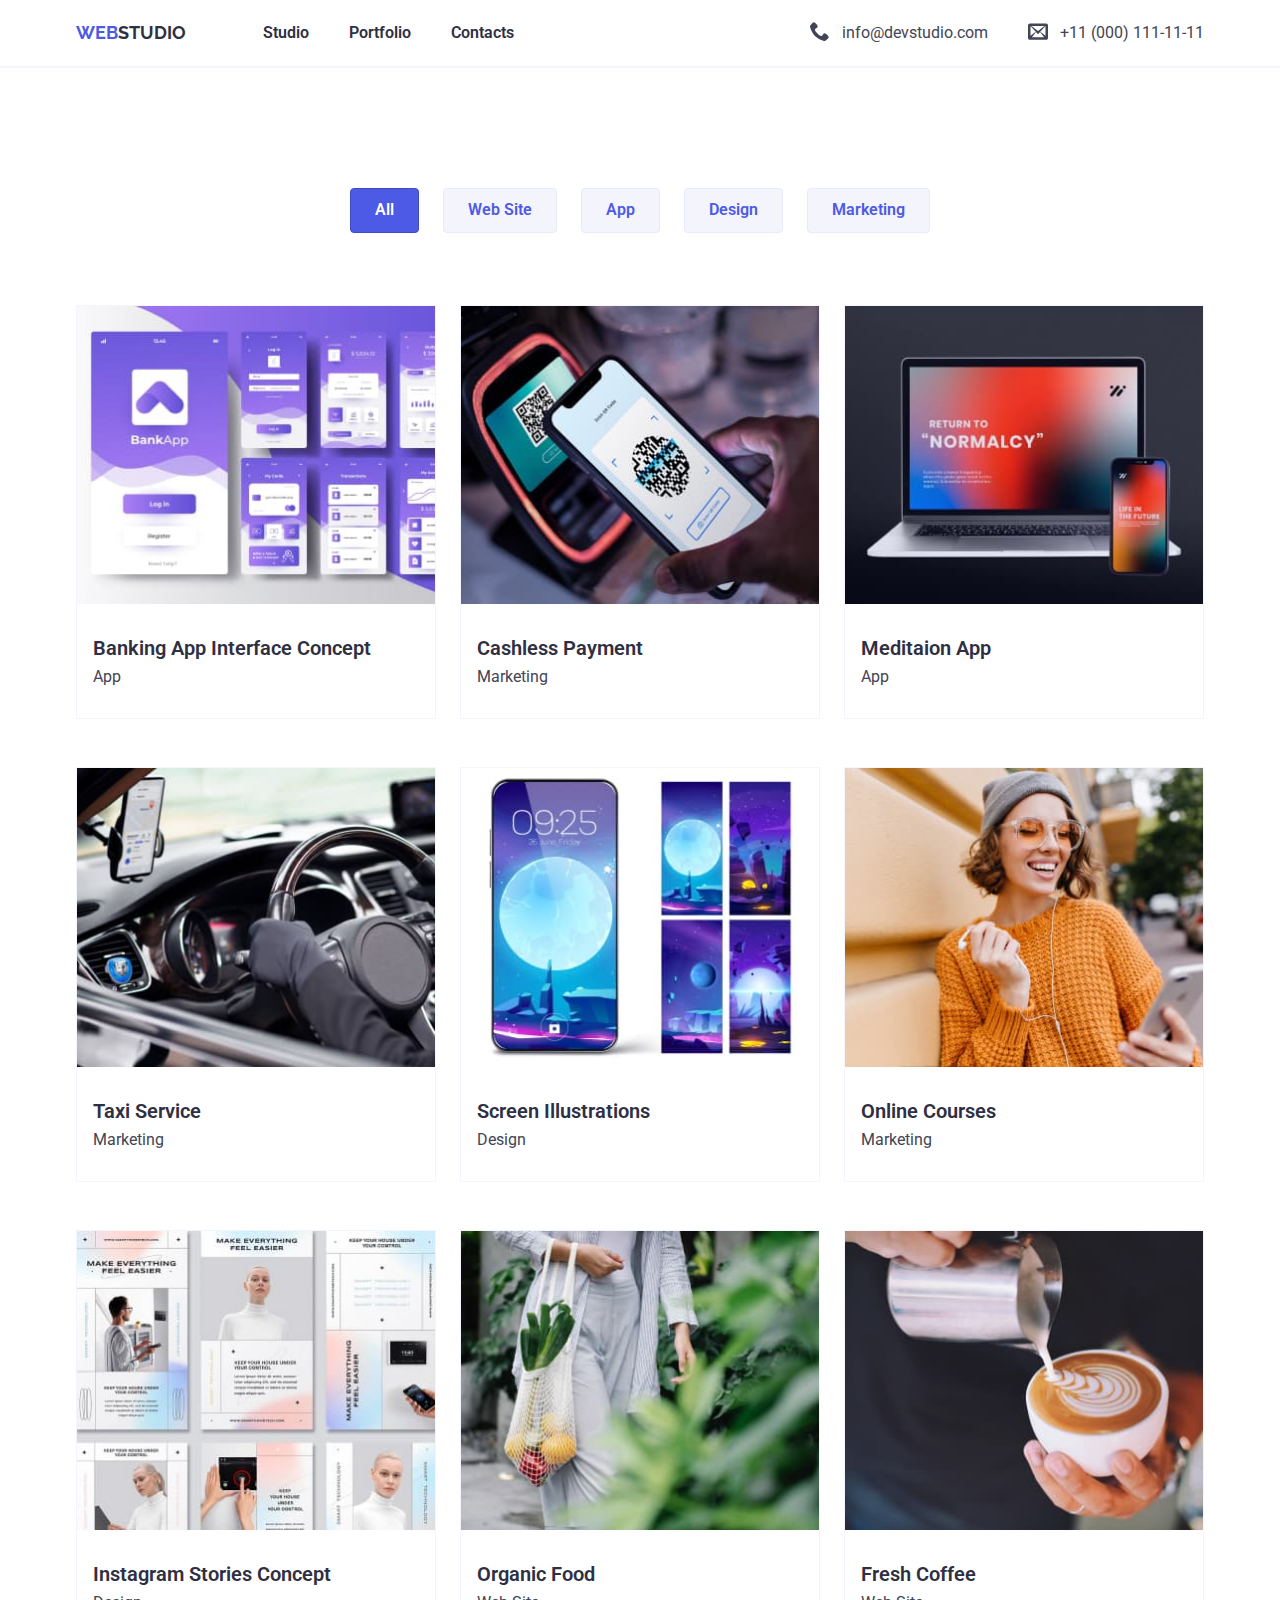
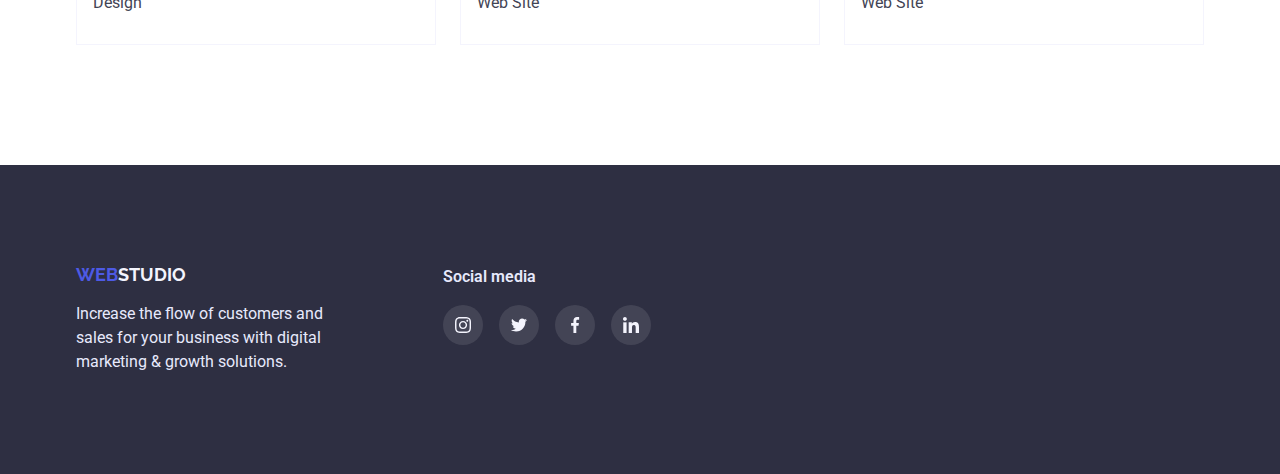
==== portfolio.html @ 0ad86dae "add many chenges" ====
<!DOCTYPE html>
<html lang="en">
<head>
    <meta charset="UTF-8">
    <meta http-equiv="X-UA-Compatible" content="IE=edge">
    <meta name="viewport" content="width=device-width, initial-scale=1.0">
    <title>Document</title>
    <link rel="stylesheet" href="https://cdnjs.cloudflare.com/ajax/libs/modern-normalize/1.0.0/modern-normalize.min.css" />
    <link rel="stylesheet" href="./css/styles.css">
    <link rel="preconnect" href="https://fonts.googleapis.com">
    <link rel="preconnect" href="https://fonts.gstatic.com" crossorigin>
    <link href="https://fonts.googleapis.com/css2?family=Raleway:wght@700&family=Roboto:wght@400;500;700;900&display=swap"
        rel="stylesheet">
</head>
<body>
    <header>
        <section class="section-header">
            <div class="container">
                <nav class="nav">
                    <a href="./index.html" class="logo"><span class="web">Web</span>Studio</a>
                    <ul class="site-nav">
                        <li class="item"><a href="./index.html" class="link-nav">Studio</a></li>
                        <li class="item"><a href="./portfolio.html" class="link-nav">Portfolio</a></li>
                        <li class="item"><a href="#" class="link-nav">Contacts</a></li>
                    </ul>
                    <div class="contact">
                        <ul class="header-icons phone">
                            <li class="header-icon">
                                <svg class="icon-header" width="20" height="20">
                                    <use href="./images/icons.svg#icon-phone"></use>
                                </svg>
                            </li>
                            <li class="item">
                                <a href="malito:info@devstudio.com" class="primary-contact">info@devstudio.com</a>
                            </li>
                        </ul>
                        <ul class="header-icons envelop">
                            <li class="header-icon">
                                <svg class="icon-header" width="20" height="20">
                                    <use href="./images/icons.svg#icon-envelop"></use>
                                </svg>
                            </li>
                            <li class="item">
                                <a href="tel:+11(000)111-11-11" class="primary-contact">+11 (000) 111-11-11</a>
                            </li>
                        </ul>
                    </div>
                </nav>
            </div>
        </section>
    </header>
    <main>
        <section class="section">
            <div class="container">
            <h1 class="hidden">Portfolio</h1>
            <ul class="buttons">
                <li class="type">
                    <button type="button" class="button primary">All</button>
                </li>
                <li class="type">
                    <button type="button" class="button secondary">Web Site</button>
                </li>
                <li class="type">
                    <button type="button" class="button secondary">App</button>
                </li>
                <li class="type">
                    <button type="button" class="button secondary">Design</button>
                </li>
                <li class="type">
                    <button type="button" class="button secondary">Marketing</button>
                </li>
            </ul> 
            <ul class="cards-portfolio">
                <li class="card-portfolio">
                    <div class="portfolio-unit">
                        <div class="portfolio-img">
                            <img src="./images/img..jpg" alt="banking app interface concept" width="360">
                        </div>
                        <div class="portfolio-text">
                            <h2 class="subtitle portfolio">Banking App Interface Concept</h2>
                            <p class="subtitle-text">App</p>
                        </div>
                        
                    </div>
                    
                </li>
                <li class="card-portfolio">
                    <div class="portfolio-unit">
                    <div class="portfolio-img">
                            <img src="./images/img(1.).jpg" alt="cashless payment" width="360">
                        </div>
                        <div class="portfolio-text">
                            <h2 class="subtitle portfolio">Cashless Payment</h2>
                            <p class="subtitle-text">Marketing</p>
                        </div>
                    </div>
                </li>
                <li class="card-portfolio">
                    <div class="portfolio-unit">
                    <div class="portfolio-img">
                            <img src="./images/img(2.).jpg" alt="pc and phone" width="360">
                        </div>
                        <div class="portfolio-text">
                            <h2 class="subtitle portfolio">Meditaion App</h2>
                            <p class="subtitle-text">App</p>
                        </div>
                    </div>
                </li>
                <li class="card-portfolio">
                    <div class="portfolio-unit">
                        <div class="portfolio-img">
                            <img src="./images/img(3.).jpg" alt="car insyde" width="360">
                        </div>
                        <div class="portfolio-text">
                            <h2 class="subtitle portfolio">Taxi Service</h2>
                            <p class="subtitle-text">Marketing</p>
                        </div>
                    </div>
                </li>
                <li class="card-portfolio">
                    <div class="portfolio-unit">
                        <div class="portfolio-img">
                            <img src="./images/img(4.).jpg" alt="phone" width="360">
                        </div>
                        <div class="portfolio-text">
                            <h2 class="subtitle portfolio">Screen Illustrations</h2>
                            <p class="subtitle-text">Design</p>
                        </div>
                    </div>
                </li>
                <li class="card-portfolio">
                    <div class="portfolio-unit">
                        <div class="portfolio-img">
                            <img src="./images/img(5.).jpg" alt="girl" width="360">
                        </div>
                        <div class="portfolio-text">
                            <h2 class="subtitle portfolio">Online Courses</h2>
                            <p class="subtitle-text">Marketing</p>
                        </div>
                    </div>
                </li>
                <li class="card-portfolio">
                    <div class="portfolio-unit">
                        <div class="portfolio-img">
                            <img src="./images/img(6.).jpg" alt="instagram stories" width="360">
                        </div>
                        <div class="portfolio-text">
                            <h2 class="subtitle portfolio">Instagram Stories Concept</h2>
                            <p class="subtitle-text">Design</p>
                        </div>
                    </div>
                </li>
                <li class="card-portfolio">
                    <div class="portfolio-unit">
                        <div class="portfolio-img">
                            <img src="./images/img(7.).jpg" alt="girl with organic food" width="360">
                        </div>
                        <div class="portfolio-text">
                            <h2 class="subtitle portfolio">Organic Food</h2>
                            <p class="subtitle-text">Web Site</p>
                        </div>
                    </div>
                </li>
                <li class="card-portfolio">
                    <div class="portfolio-unit">
                        <div class="portfolio-img">
                            <img src="./images/img(8.).jpg" alt="barista makes coffee" width="360">
                        </div>
                        <div class="portfolio-text">
                            <h2 class="subtitle portfolio">Fresh Coffee</h2>
                            <p class="subtitle-text">Web Site</p>
                        </div>
                    </div>
                </li>
            </ul>
            </div>
        </section>
    </main>
    <footer class="footer">
        <div class="container">
            <div class="foot">
                <div class="footerLogotipe">
                    <a href="./index.html" class="logo-footer"><span class="web-footer">Web</span>Studio</a>
                    <p class="footer-text">Increase the flow of customers and<br>sales for your business with
                        digital<br>marketing & growth solutions.
                    </p>
                </div>
                <div class="networks">
                    <h4 class="networks-title">Social media</h4>
                    <ul class="networks-list">
                        <li class="networks-icon">
                            <svg width="16" height="16">
                                <use href="./images/icons.svg#icon-instagram"></use>
                            </svg>
                        </li>
                        <li class="networks-icon">
                            <svg width="16" height="16">
                                <use href="./images/icons.svg#icon-twitter"></use>
                            </svg>
                        </li>
                        <li class="networks-icon">
                            <svg width="16" height="16">
                                <use href="./images/icons.svg#icon-facebook"></use>
                            </svg>
                        </li>
                        <li class="networks-icon">
                            <svg width="16" height="16">
                                <use href="./images/icons.svg#icon-linkedin"></use>
                            </svg>
                        </li>
                    </ul>
                </div>
            </div>
        </div>
    </footer>
</body>
</html>
---- css/styles.css ----
:root {
    
    --primary-bg: #E5E5E5;
    --primary-brand: #4d5ae5;
    --navy-biue: #2e2f42;
    --body-text: #434455;
    --subtle-text: #8e8f99;
    --accent-color: #e7e9fc;
    --light-cloud: #f4f4fd;
    --green: #31d0aa;
    --white: #ffffff;
    --focus-button: #404BBF;
    --border-button: #E7E9FC;
}
body {
    font-family: 'Roboto', sans-serif;
    color: var(--body-text);
    background-color: var(--white);
}
ul {
    list-style: none;
    margin-top: 0;
    margin-bottom: 0;
    padding-left: 0;
}
h1,h2,h3,h4,p {
    margin-top: 0;
    margin-bottom: 0;
}
img {
    display: block;
    max-width: 100%;
}
.hidden {
    display: none;
}
.container {
    max-width: 1158px;
    margin-left: auto;
    margin-right: auto;
    padding-left: 15px;
    padding-right: 15px;

}
.section {
    background-color: var(--white);
    padding-top: 120px;
    padding-bottom: 120px;
}
.section-header {
    border-bottom: 2px solid var(--light-cloud);
}
.nav {
    display: flex;
    align-items: center;


}
.logo, .web {
    text-transform: uppercase;
    text-decoration: none;
}
.logo {
    display: block;
    margin-right: 77px;
    font-family: 'Raleway', sans-serif;
    color: var(--navy-biue);
    font-weight: 700;
    font-size: 18px;

}
.logo:hover,
.web:hover {
    color: var(--body-text);
}
.logo:focus,
.web:focus {
    color: var(--primary-brand); 
}
.web {
    font-family: 'Raleway', sans-serif;
    color: var(--primary-brand);
    font-weight: 700;
    font-size: 18px;
}
.site-nav {
    display: flex;
    
}.site-nav .item:not(:last-child) {
    margin-right: 40px;
}
.link-nav {
    display: block;
    color: var(--navy-biue);
    font-weight: 600;
    text-decoration: none;
    padding-top: 24px;
    padding-bottom: 24px;
}
.link-nav:hover {
    color: var(--body-text);
}
.link-nav:focus {
    color: var(--primary-brand);
}
.contact {
    display: flex;
    margin-left: auto;
}
.primary-contact {
    display: block;
    color: var(--body-text);
    text-decoration: none;
    padding-top: 24px;
    padding-bottom: 24px;
}
.primary-contact:hover,
.primary-contact:focus {
    color: var(--primary-brand);
}
.contact .item + .item {
    margin-left: 40px;
}
.header-icons {
    display: flex;
    align-items: center;
    
}
.header-icons.phone {
    margin-right: 40px;
}
.icon-header {
    fill: var(--body-text);
    margin-right: 12px;
}
.hero {
    color: var(--white);
    font-size: 56px;
    font-weight: 600;
    text-align: center;
    margin-bottom: 48px;
    
}
.section-hero {
    background-color: var(--navy-biue);
    background-image: linear-gradient(to right,
     rgba(46, 47, 66, 0.8),
     rgba(46, 47, 66, 0.8)),
     url(../images/people-office.jpg);
    padding-top: 192px;
    padding-bottom: 192px;
    margin-left: auto;
    margin-right: auto;
    max-width: 1440px;
    height: 603px;
}
.Benefits-icons {
    display: flex;
    margin-bottom: 8px;
}
.iconBenefits {
    width: 264px;
    height: 112px;
    border-radius: 4px;
    background-color: var(--light-cloud);
        padding: 24px 100px;
}
.iconBenefits:not(:last-child) {
    margin-right: 24px;

}
.benefits {
    display: flex;
    font-family: 'Roboto', sans-serif;
    color: var(--body-text);
    font-weight: 400;
    font-size: 16px;
    line-height: 24px;
}
.li {
    display: flex;
    flex-direction: column;
    width: 264px;
}
.li:not(:last-child) {
    margin-right: 24px;
}
.section-title {
    color: var(--navy-biue);
    font-size: 36px;
    font-weight: 600;
}
.section-wd {
    background-color: var(--white);
    padding-bottom: 120px;
}
.wd {
    display: block;
    text-align: center;
    margin-bottom: 72px;
}

.services {
    display: flex;
}
.services .items {
    display: flex;
}
.services .items:not(:last-child) {
    margin-right: 24px;
}
.section.team {
    background-color: var(--light-cloud);
}
.ot {
    text-align: center;
    margin-bottom: 72px;
}
.cards-team {
    display: flex;

}
.card-team {
    background-color: var(--white);
    display: flex;
    box-shadow: 0px 1px 6px rgba(46, 47, 66, 0.08), 0px 1px 1px rgba(46, 47, 66, 0.16), 0px 2px 1px rgba(46, 47, 66, 0.08);
    border-radius: 0px 0px 4px 4px;
    
}
.card-team:not(:last-child) {
    margin-right: 24px;
}
.card-text {
    padding: 32px 16px;
}
.subtitle {
    display: flex;
    color: var(--navy-biue);
    font-weight: 600;
    font-size: 20px;
    line-height: 1.2;
    margin-bottom: 8px;
}

.subtitle.tiam {
    justify-content: center;
}

.text {
    display: flex;
    justify-content: center;
}
.ot-icons {
    display: flex;
    margin-top: 12px;
}
.icon-ot {
    padding: 12px;
    background-color: var(--primary-brand);
    width: 40px;
    height: 40px;
    border-radius: 50%;

}
.icon-ot:not(:last-child) {
    margin-right: 24px;
}
.title-Customers {
    color: var(--navy-biue);
        font-size: 36px;
        font-weight: 700;
    text-align: center;
}
.icon {
    
}
.Customers-list {
    display: flex;

}
.Customers-icon {
    border: solid 1px var(--subtle-text);
    border-radius: 4px;
    width: 168px;
    height: 88px;
    margin-top: 72px;
    padding: 16px 32px;

}
.Customers-icon:hover,
.Customers-icon:hover {
    border: 1px solid var(--primary-brand);  
}
.Customers-icon:not(:last-child) {
    margin-right: 24px;
}
.iconCustomers {
    fill: var(--subtle-text);
}
.iconCustomers:hover {
    fill: var(--primary-brand);
}
.footer {
    background-color: var(--navy-biue);
    padding-top: 100px;
     padding-bottom: 100px;
}

.logo-footer,
.web-footer {
    text-transform: uppercase;
    text-decoration: none;
}
.logo-footer {
    font-family: 'Raleway', sans-serif;
    color: var(--light-cloud);
    font-weight: 700;
    font-size: 18px;
    display: block;
    
}

.logo-footer:hover,
.web-footer:hover {
    color: var(--body-text);
}
.logo-footer:focus,
.web-footer:focus {

    color: var(--primary-brand);
}
.web-footer {

    font-family: 'Raleway', sans-serif;
    color: var(--primary-brand);
    font-weight: 700;
    font-size: 18px;
}
.footer-text {
    color: var(--accent-color);
    margin-top: 16px;
    font-family: 'Roboto', sans-serif;
    line-height: 24px;
    font-size: 16px;
    font-weight: 400;
}
.foot {
    display: flex;
}
.networks {
    margin-left: 120px;
    
}
.networks-title {
    color: var(--accent-color);
    font-family: 'Roboto', sans-serif;
    line-height: 24px;
    font-size: 16px;
    font-weight: 600;
}
.networks-list {
    display: flex;
    margin-top: 16px;

}
.networks-icon {
    width: 40px;
    height: 40px;
    padding: 12px;
    background-color: rgba(255, 255, 255, 0.1);
    border-radius: 50%;
}
.networks-icon:hover {
    background-color: var(--green);
}
.networks-icon:not(:last-child) {
    margin-right: 16px;
}
.icon-network {

}
.button {
   display: inline-block;
   color: inherit;
   background-color: var(--light-cloud);
   cursor: pointer;
   font-weight: 600;
   text-align: center;
   padding: 12px 24px;
   border-radius: 4px;
   
}
.button.primary {
    color: var(--white);
    background-color: var(--primary-brand);
    border: 1px solid var(--focus-button);
}
.button.secondary {
    color: var(--primary-brand);
    background-color: var(--light-cloud);
    border: 1px solid var(--border-button);
}
.button.primary:hover, 
.button.secondary:hover{
    color: var(--white);
    background-color: var(--primary-brand);
}
.button.primary:focus,
.button.secondary:focus {
    color: var(--white);
    background-color: var(--focus-button);
}
.button.btn {
    padding: 16px 32px;
    margin-left: 480px;
    margin-right: 480px;
}
.button.btn:hover,
.button.btn:focus {
    box-shadow: 0px 4px 4px rgba(0, 0, 0, 0.15);
}
.cards-portfolio {
    display: flex;
    flex-wrap: wrap;
    margin-left: calc(-1 * 24px);
    margin-top: calc(-1*48px);

}
.card-portfolio {
    width: calc(100% / 3 - 24px);
    margin-left: 24px;
    margin-top: 48px;
}
.portfolio-unit {
    border: 0.5px solid #F4F4FD;
}
.portfolio-unit:hover {
    box-shadow: 0px 1px 6px rgba(46, 47, 66, 0.08), 0px 1px 1px rgba(46, 47, 66, 0.16), 0px 2px 1px rgba(46, 47, 66, 0.08);
}
.portfolio-text {
    padding:32px 16px
}
.subtitle.portfolio {
    margin-bottom: 8px;
}
.subtitle-text {
    display: flex;
    justify-content: flex-start;
}
.buttons {
    display: flex;
    justify-content: center;
    margin-bottom: 72px;   
}
.type {
    display: flex;
}
.type:not(:last-child) {
    margin-right: 24px;
}
.type:hover,
.type:focus {
    box-shadow: 0px 3px 1px rgba(0, 0, 0, 0.1), 0px 2px 1px rgba(0, 0, 0, 0.08), 0px 2px 2px rgba(0, 0, 0, 0.12);
}
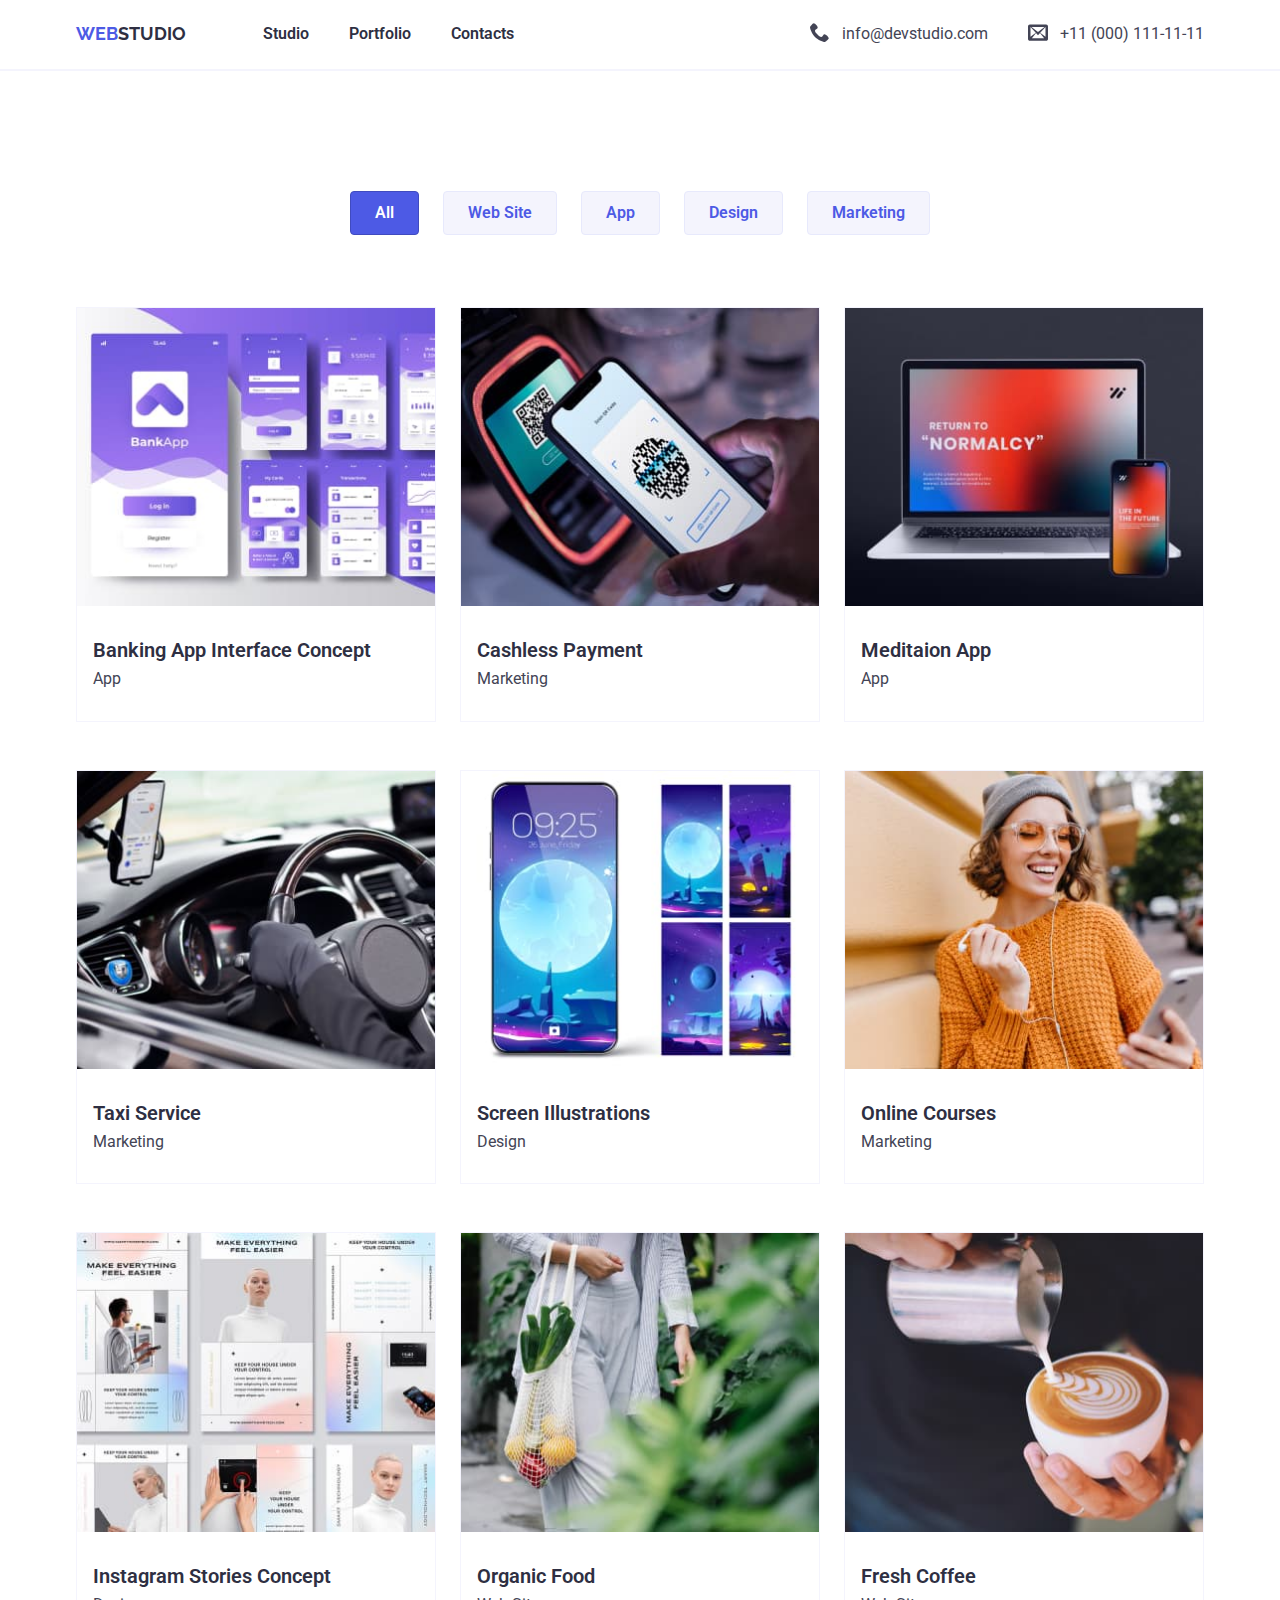
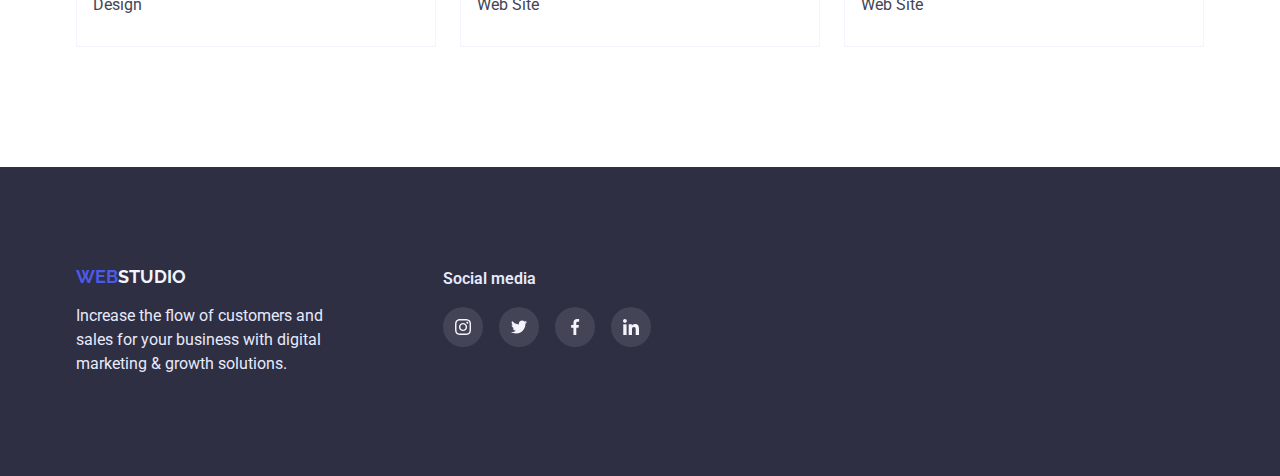
==== commit 284ef1c9: "add chenges" ====
--- a/portfolio.html
+++ b/portfolio.html
@@ -189,24 +189,32 @@
                     <h4 class="networks-title">Social media</h4>
                     <ul class="networks-list">
                         <li class="networks-icon">
-                            <svg width="16" height="16">
-                                <use href="./images/icons.svg#icon-instagram"></use>
-                            </svg>
-                        </li>
-                        <li class="networks-icon">
-                            <svg width="16" height="16">
-                                <use href="./images/icons.svg#icon-twitter"></use>
-                            </svg>
-                        </li>
-                        <li class="networks-icon">
-                            <svg width="16" height="16">
-                                <use href="./images/icons.svg#icon-facebook"></use>
-                            </svg>
-                        </li>
-                        <li class="networks-icon">
-                            <svg width="16" height="16">
-                                <use href="./images/icons.svg#icon-linkedin"></use>
-                            </svg>
+                            <a href="#" class="networksIconLink">
+                                <svg width="16" height="16">
+                                    <use href="./images/icons.svg#icon-instagram"></use>
+                                </svg>
+                            </a>
+                        </li>
+                        <li class="networks-icon">
+                            <a href="#" class="networksIconLink">
+                                <svg width="16" height="16">
+                                    <use href="./images/icons.svg#icon-twitter"></use>
+                                </svg>
+                            </a>
+                        </li>
+                        <li class="networks-icon">
+                            <a href="#" class="networksIconLink">
+                                <svg width="16" height="16">
+                                    <use href="./images/icons.svg#icon-facebook"></use>
+                                </svg>
+                            </a>
+                        </li>
+                        <li class="networks-icon">
+                            <a href="#" class="networksIconLink">
+                                <svg width="16" height="16">
+                                    <use href="./images/icons.svg#icon-linkedin"></use>
+                                </svg>
+                            </a>
                         </li>
                     </ul>
                 </div>
--- a/css/styles.css
+++ b/css/styles.css
@@ -67,7 +67,8 @@
     color: var(--navy-biue);
     font-weight: 700;
     font-size: 18px;
-
+    padding-top: 24px;
+    padding-bottom: 24px;
 }
 .logo:hover,
 .web:hover {
@@ -132,6 +133,10 @@
 .icon-header {
     fill: var(--body-text);
     margin-right: 12px;
+}
+.icon-header:hover,
+.icon-header:focus {
+    fill: var(--primary-brand);
 }
 .hero {
     color: var(--white);
@@ -154,20 +159,15 @@
     max-width: 1440px;
     height: 603px;
 }
-.Benefits-icons {
-    display: flex;
-    margin-bottom: 8px;
-}
-.iconBenefits {
+.benefits-icon {
+    display: flex;
     width: 264px;
     height: 112px;
     border-radius: 4px;
     background-color: var(--light-cloud);
-        padding: 24px 100px;
-}
-.iconBenefits:not(:last-child) {
-    margin-right: 24px;
-
+    margin-bottom: 8px;
+    justify-content: center;
+    align-items: center;
 }
 .benefits {
     display: flex;
@@ -250,45 +250,56 @@
     display: flex;
     justify-content: center;
 }
+.link-icon {
+    width: 100%;
+    height: 100%;
+    display: flex;
+    justify-content: center;
+    align-items: center;
+    border-radius: 50%;
+    background-color: var(--primary-brand);
+}
+.link-icon:hover,
+.link-icon:focus {
+    background-color: var(--green);
+}
 .ot-icons {
     display: flex;
     margin-top: 12px;
 }
 .icon-ot {
-    padding: 12px;
-    background-color: var(--primary-brand);
     width: 40px;
     height: 40px;
-    border-radius: 50%;
-
 }
 .icon-ot:not(:last-child) {
     margin-right: 24px;
 }
 .title-Customers {
     color: var(--navy-biue);
-        font-size: 36px;
-        font-weight: 700;
+    font-size: 36px;
+    font-weight: 700;
     text-align: center;
-}
-.icon {
-    
-}
-.Customers-list {
-    display: flex;
-
-}
-.Customers-icon {
+    margin-bottom: 72px;
+}
+.customers-link {
+    display: flex;
+    width: 100%;
+    height: 100%;
+    justify-content: center;
+    align-items: center;
     border: solid 1px var(--subtle-text);
     border-radius: 4px;
+}
+.Customers-list {
+    display: flex;
+
+}
+.Customers-icon {
     width: 168px;
-    height: 88px;
-    margin-top: 72px;
-    padding: 16px 32px;
-
-}
-.Customers-icon:hover,
-.Customers-icon:hover {
+    height: 88px;  
+}
+.customers-link:hover,
+.customers-link:focus {
     border: 1px solid var(--primary-brand);  
 }
 .Customers-icon:not(:last-child) {
@@ -297,7 +308,8 @@
 .iconCustomers {
     fill: var(--subtle-text);
 }
-.iconCustomers:hover {
+.iconCustomers:hover,
+.iconCustomers:focus {
     fill: var(--primary-brand);
 }
 .footer {
@@ -347,6 +359,15 @@
 .foot {
     display: flex;
 }
+.networksIconLink {
+    display: flex;
+    width: 100%;
+    height: 100%;
+    justify-content: center;
+    align-items: center;
+    background-color: rgba(255, 255, 255, 0.1);
+    border-radius: 50%;
+}
 .networks {
     margin-left: 120px;
     
@@ -366,11 +387,9 @@
 .networks-icon {
     width: 40px;
     height: 40px;
-    padding: 12px;
-    background-color: rgba(255, 255, 255, 0.1);
-    border-radius: 50%;
-}
-.networks-icon:hover {
+}
+.networksIconLink:hover,
+.networksIconLink:focus {
     background-color: var(--green);
 }
 .networks-icon:not(:last-child) {
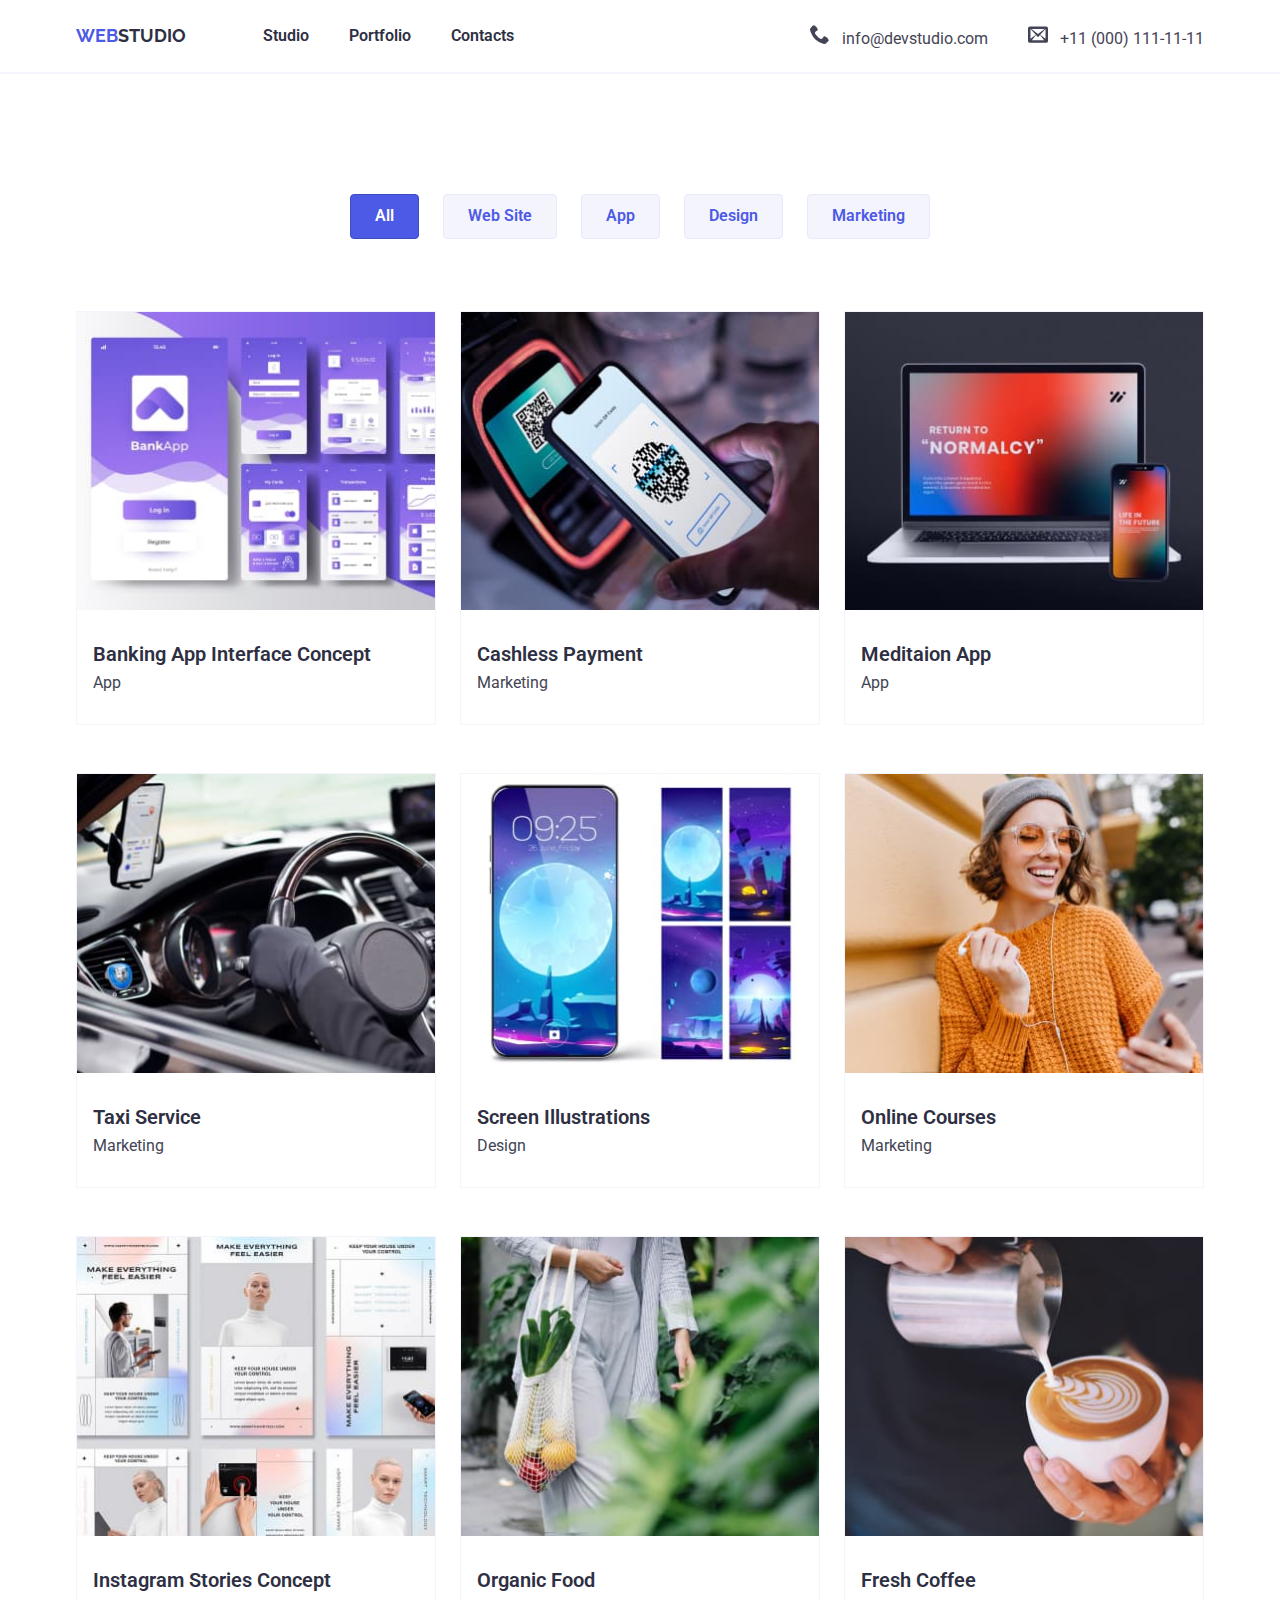
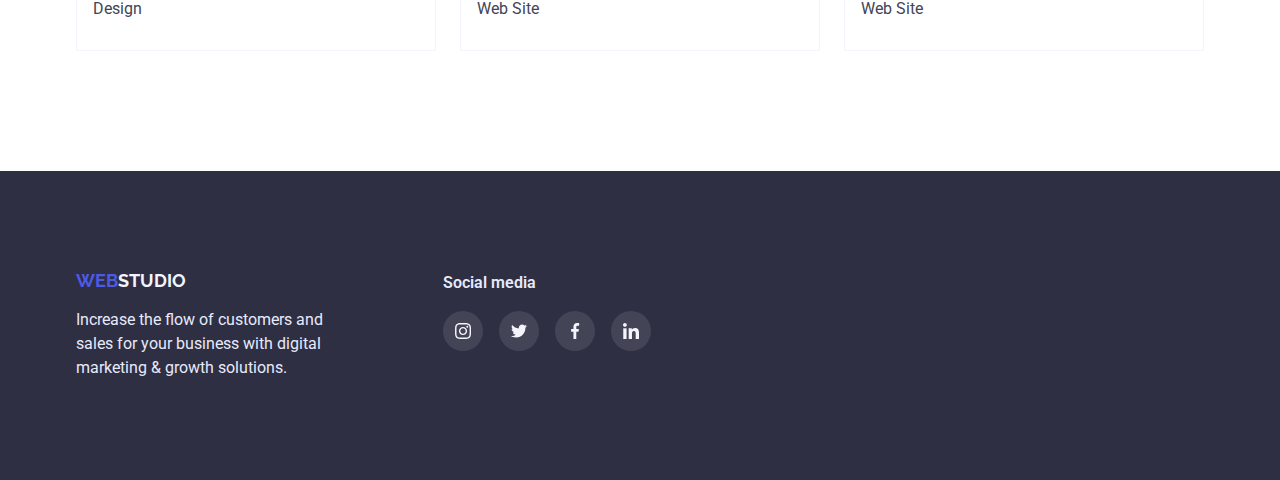
==== commit 6e317797: "do some chenges" ====
--- a/portfolio.html
+++ b/portfolio.html
@@ -24,24 +24,20 @@
                         <li class="item"><a href="#" class="link-nav">Contacts</a></li>
                     </ul>
                     <div class="contact">
-                        <ul class="header-icons phone">
-                            <li class="header-icon">
-                                <svg class="icon-header" width="20" height="20">
-                                    <use href="./images/icons.svg#icon-phone"></use>
-                                </svg>
+                        <ul class="header-icons">
+                            <li class="item">
+                                <a href="malito:info@devstudio.com" class="primary-contact">
+                                    <svg class="icon-header" width="20" height="20">
+                                        <use href="./images/icons.svg#icon-phone">
+                        
+                                        </use>
+                                    </svg>info@devstudio.com</a>
                             </li>
                             <li class="item">
-                                <a href="malito:info@devstudio.com" class="primary-contact">info@devstudio.com</a>
-                            </li>
-                        </ul>
-                        <ul class="header-icons envelop">
-                            <li class="header-icon">
-                                <svg class="icon-header" width="20" height="20">
-                                    <use href="./images/icons.svg#icon-envelop"></use>
-                                </svg>
-                            </li>
-                            <li class="item">
-                                <a href="tel:+11(000)111-11-11" class="primary-contact">+11 (000) 111-11-11</a>
+                                <a href="tel:+11(000)111-11-11" class="primary-contact">
+                                    <svg class="icon-header" width="20" height="20">
+                                        <use href="./images/icons.svg#icon-envelop"></use>
+                                    </svg>+11 (000) 111-11-11</a>
                             </li>
                         </ul>
                     </div>
--- a/css/styles.css
+++ b/css/styles.css
@@ -114,10 +114,12 @@
     text-decoration: none;
     padding-top: 24px;
     padding-bottom: 24px;
+    fill: var(--body-text);
 }
 .primary-contact:hover,
 .primary-contact:focus {
     color: var(--primary-brand);
+    fill: var(--primary-brand);
 }
 .contact .item + .item {
     margin-left: 40px;
@@ -127,16 +129,8 @@
     align-items: center;
     
 }
-.header-icons.phone {
-    margin-right: 40px;
-}
 .icon-header {
-    fill: var(--body-text);
     margin-right: 12px;
-}
-.icon-header:hover,
-.icon-header:focus {
-    fill: var(--primary-brand);
 }
 .hero {
     color: var(--white);
@@ -249,6 +243,7 @@
 .text {
     display: flex;
     justify-content: center;
+    margin-bottom: 12px;
 }
 .link-icon {
     width: 100%;
@@ -265,7 +260,7 @@
 }
 .ot-icons {
     display: flex;
-    margin-top: 12px;
+    
 }
 .icon-ot {
     width: 40px;
@@ -289,6 +284,7 @@
     align-items: center;
     border: solid 1px var(--subtle-text);
     border-radius: 4px;
+    fill: var(--subtle-text);
 }
 .Customers-list {
     display: flex;
@@ -301,16 +297,10 @@
 .customers-link:hover,
 .customers-link:focus {
     border: 1px solid var(--primary-brand);  
+    fill: var(--primary-brand);
 }
 .Customers-icon:not(:last-child) {
     margin-right: 24px;
-}
-.iconCustomers {
-    fill: var(--subtle-text);
-}
-.iconCustomers:hover,
-.iconCustomers:focus {
-    fill: var(--primary-brand);
 }
 .footer {
     background-color: var(--navy-biue);
